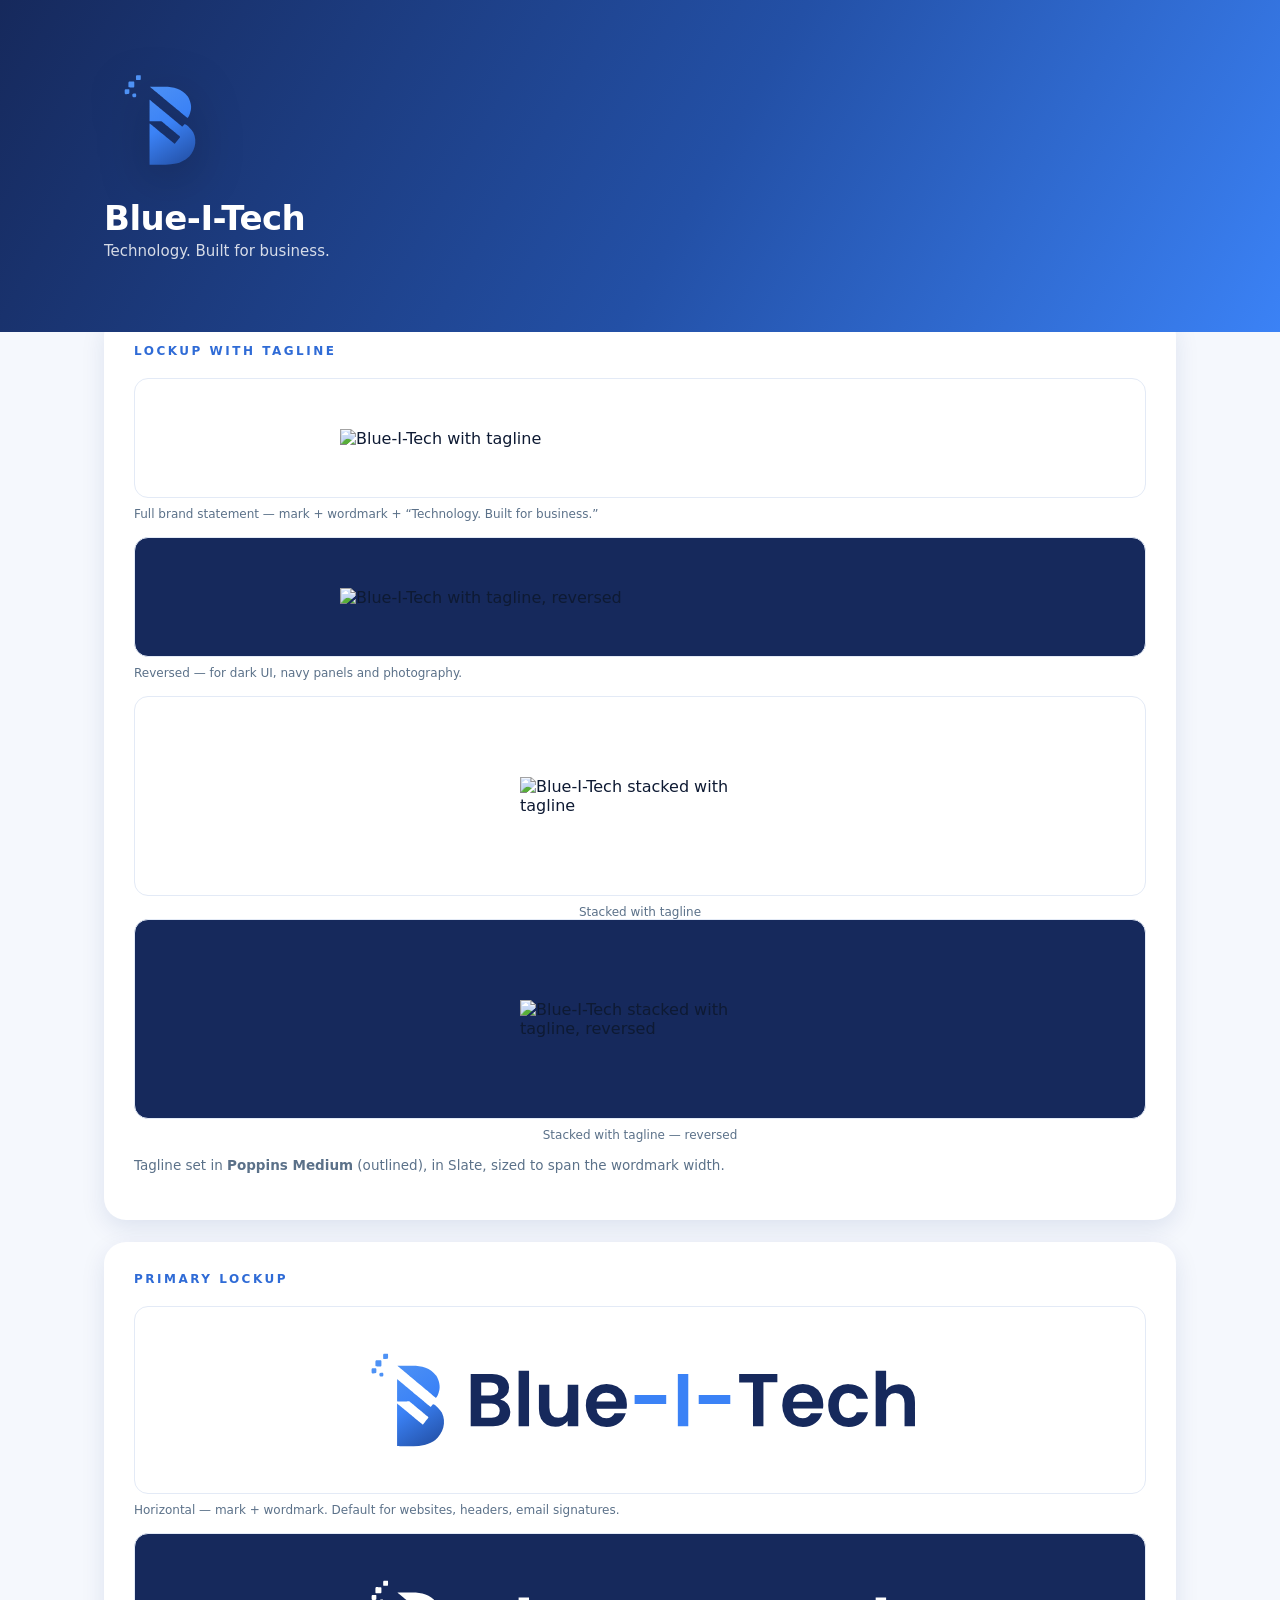
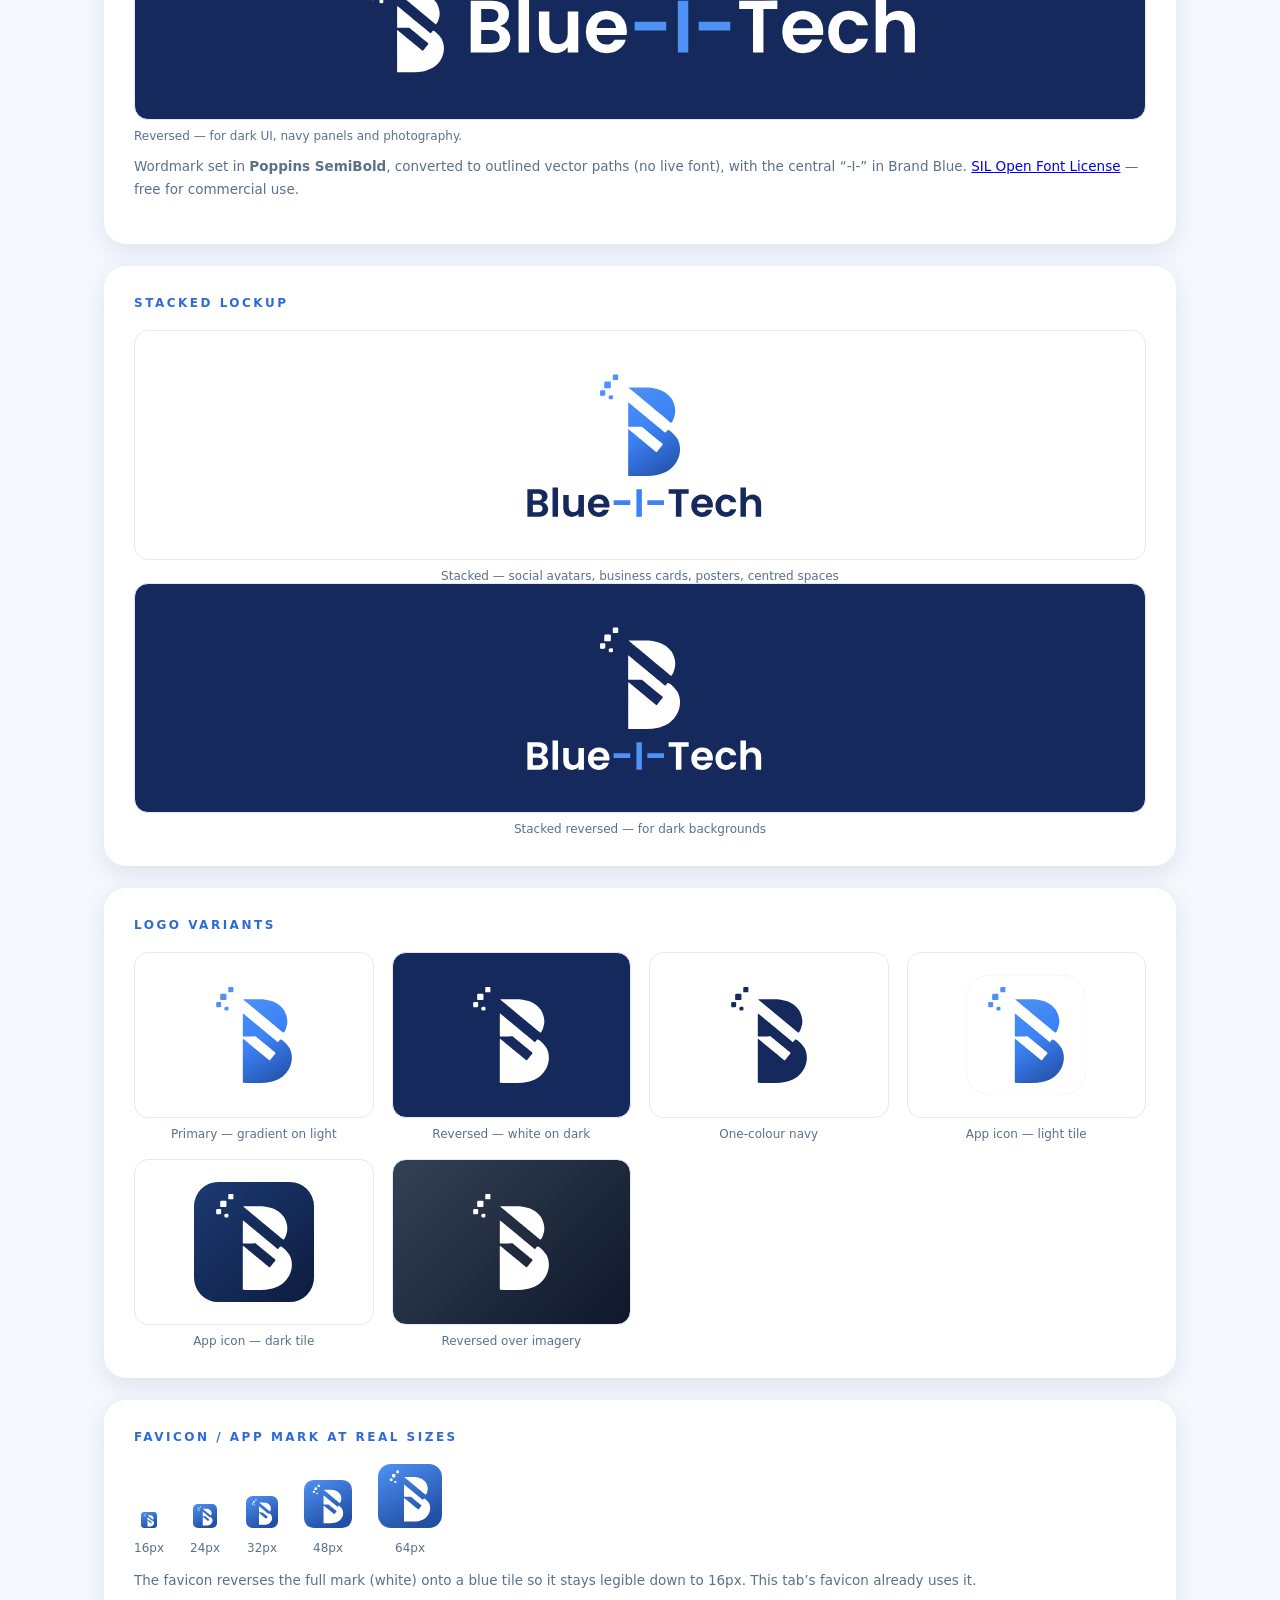
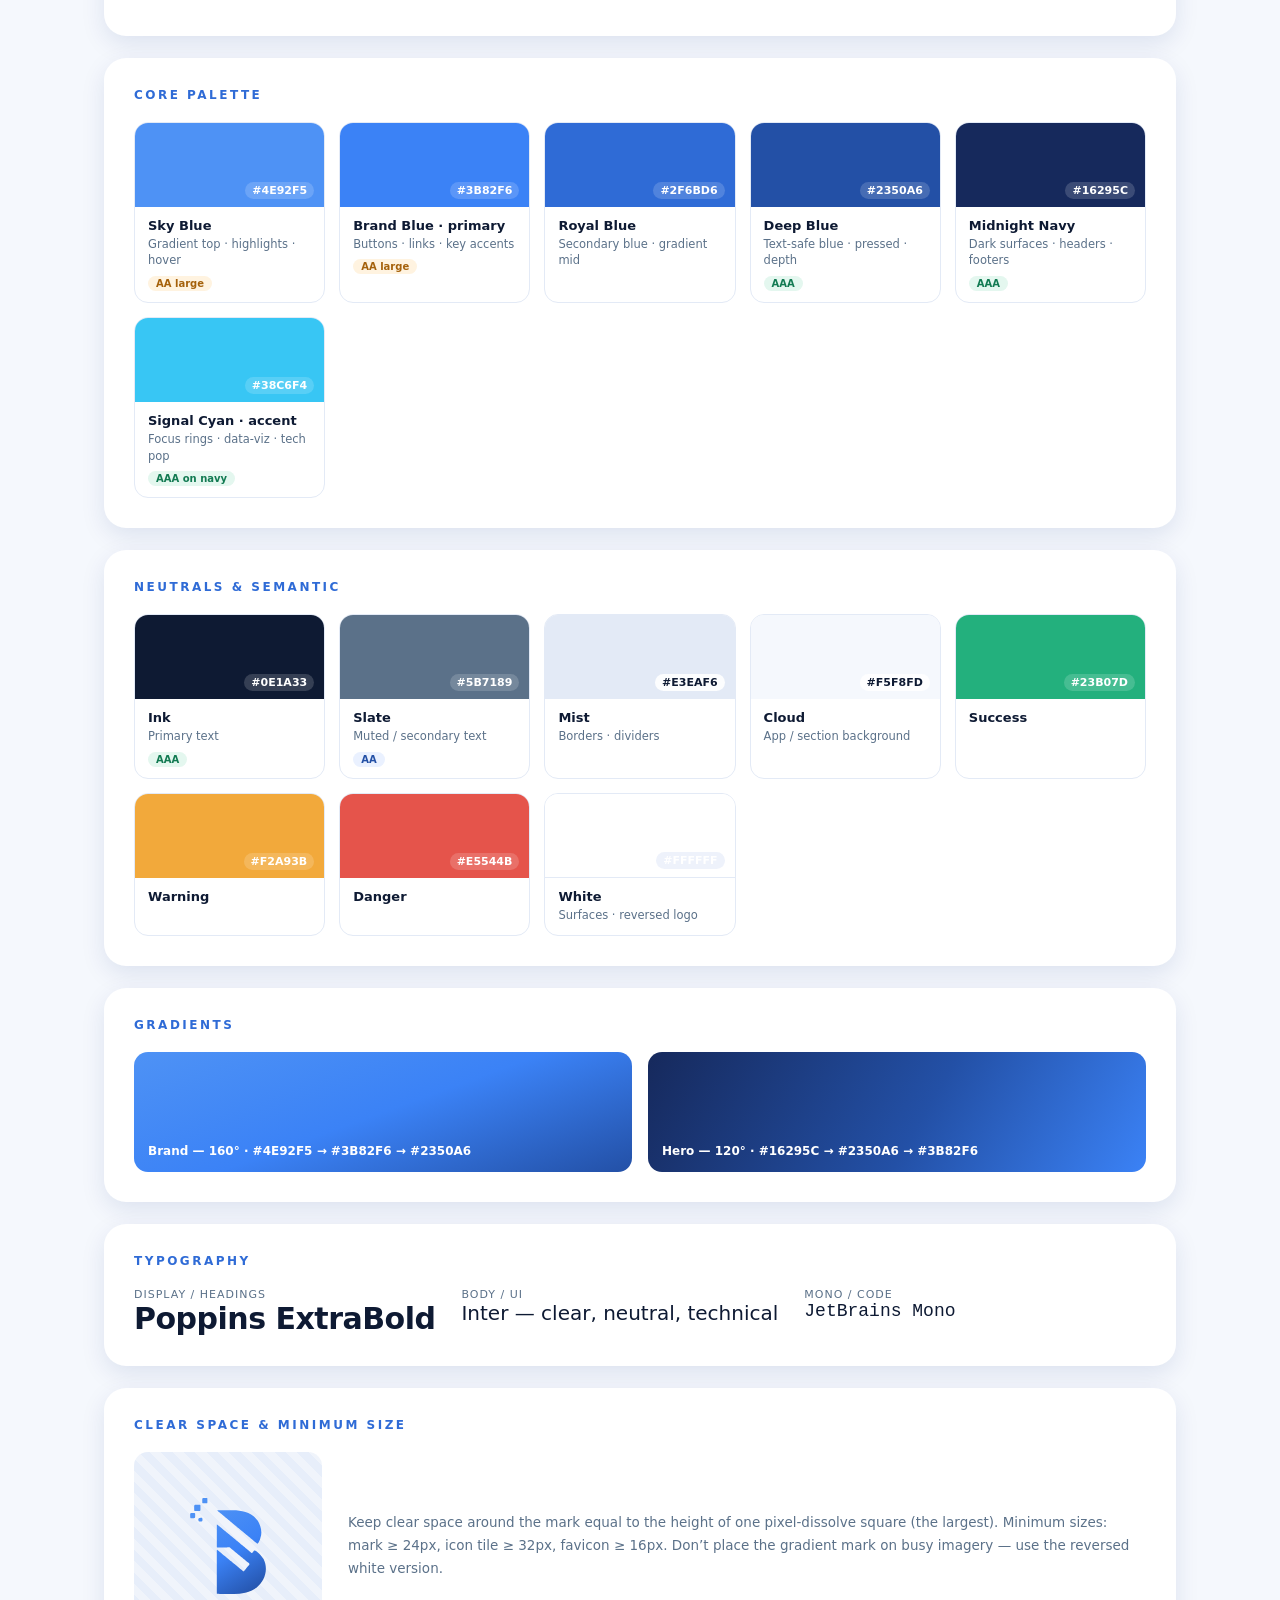
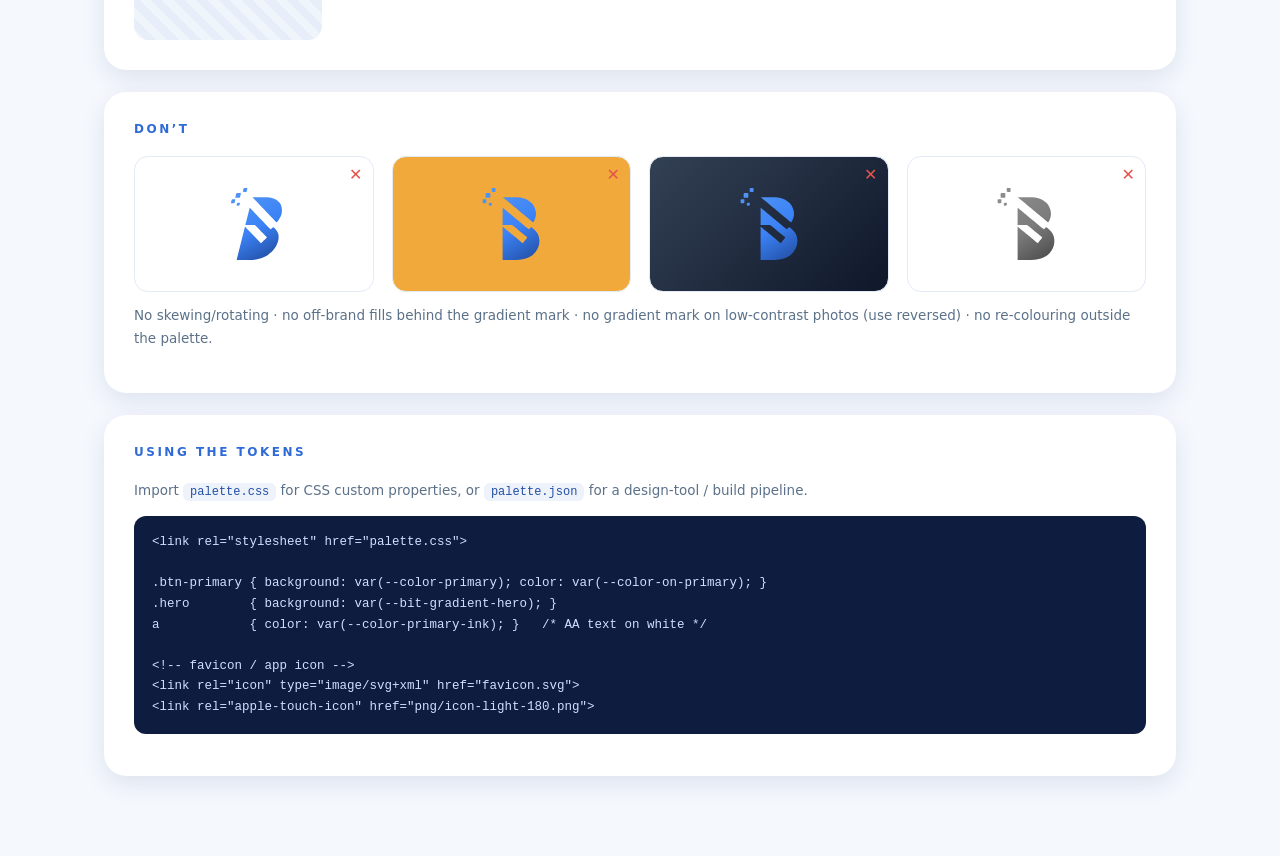
==== index.html @ f9961f94 "Add index.html redirect to brand sheet for GitHub Pages Co-Authored-By: Claude Opus 4.8 <noreply@ant" ====
<!doctype html>
<html lang="en">
<head>
<meta charset="utf-8">
<meta http-equiv="refresh" content="0; url=brand.html">
<link rel="canonical" href="brand.html">
<link rel="icon" type="image/svg+xml" href="favicon.svg">
<title>Blue-I-Tech — Brand Kit</title>
</head>
<body>
<p>Redirecting to the <a href="brand.html">Blue-I-Tech brand sheet</a>…</p>
</body>
</html>
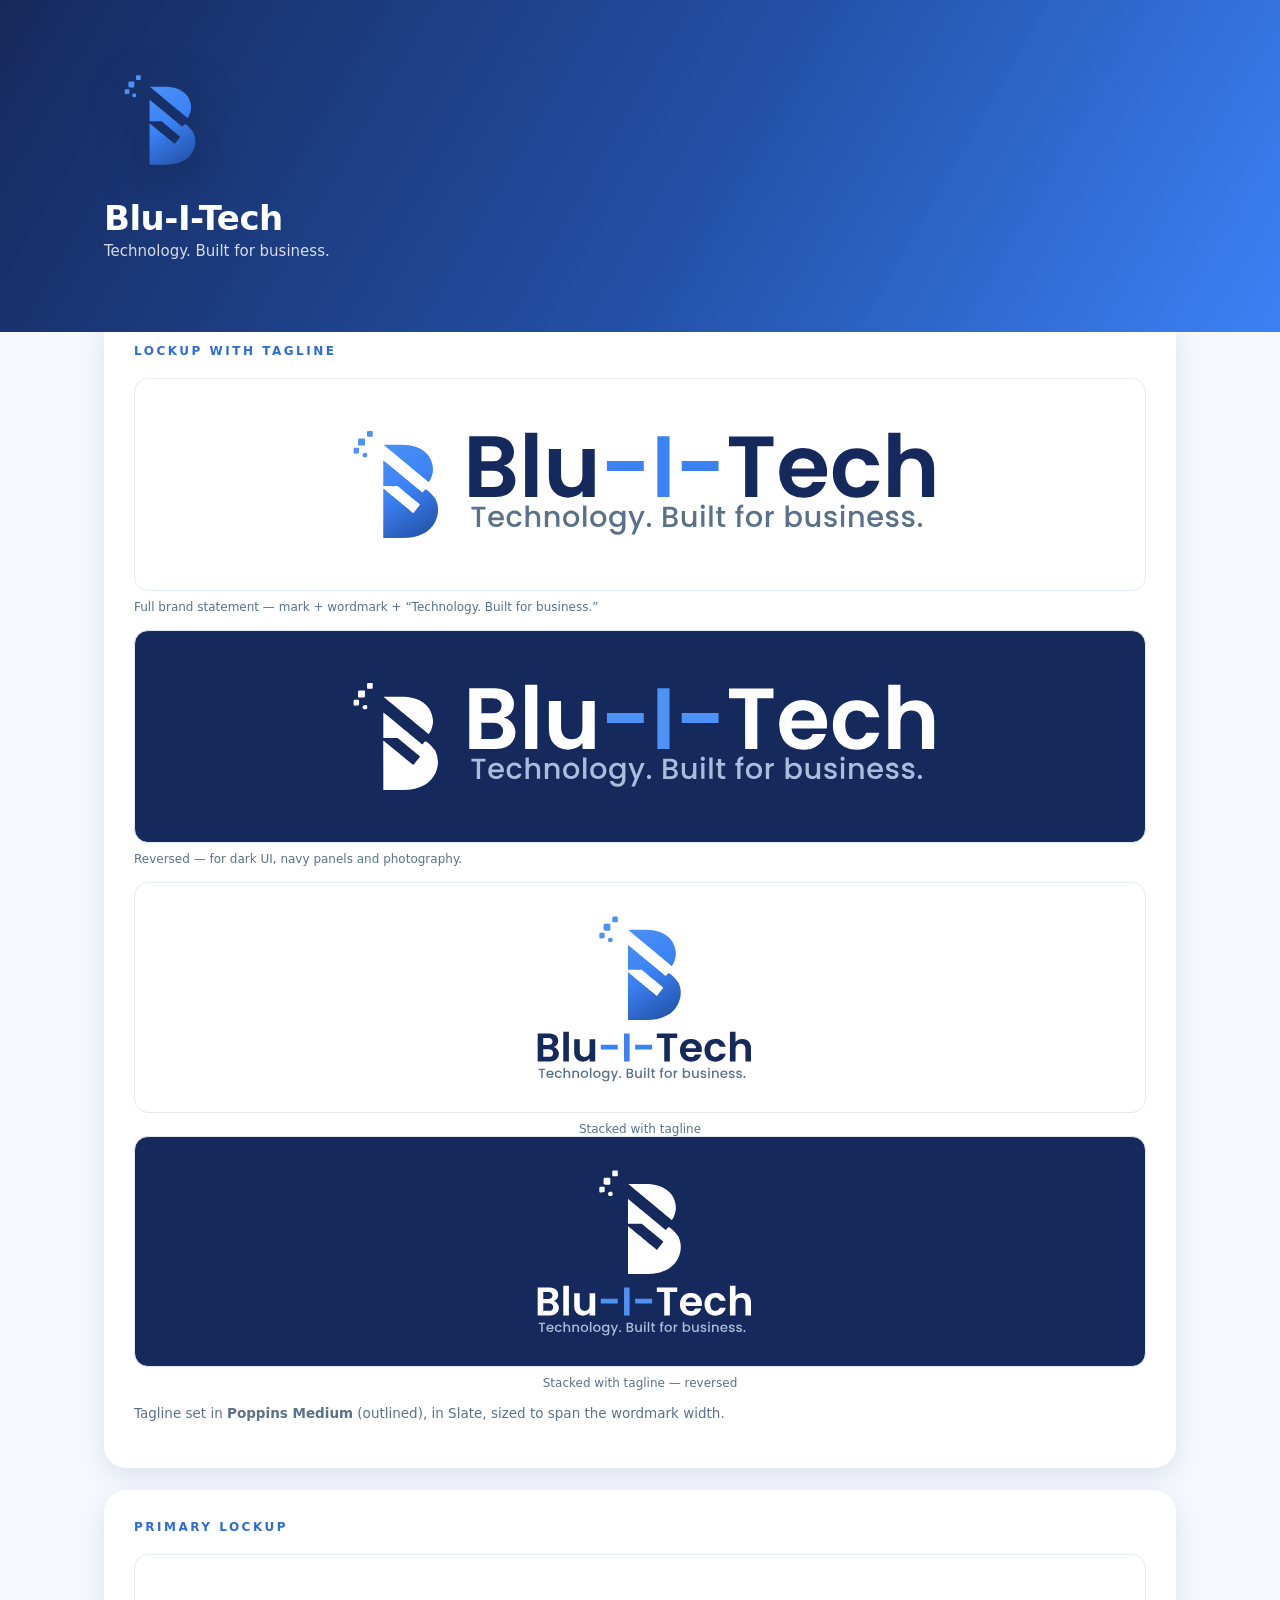
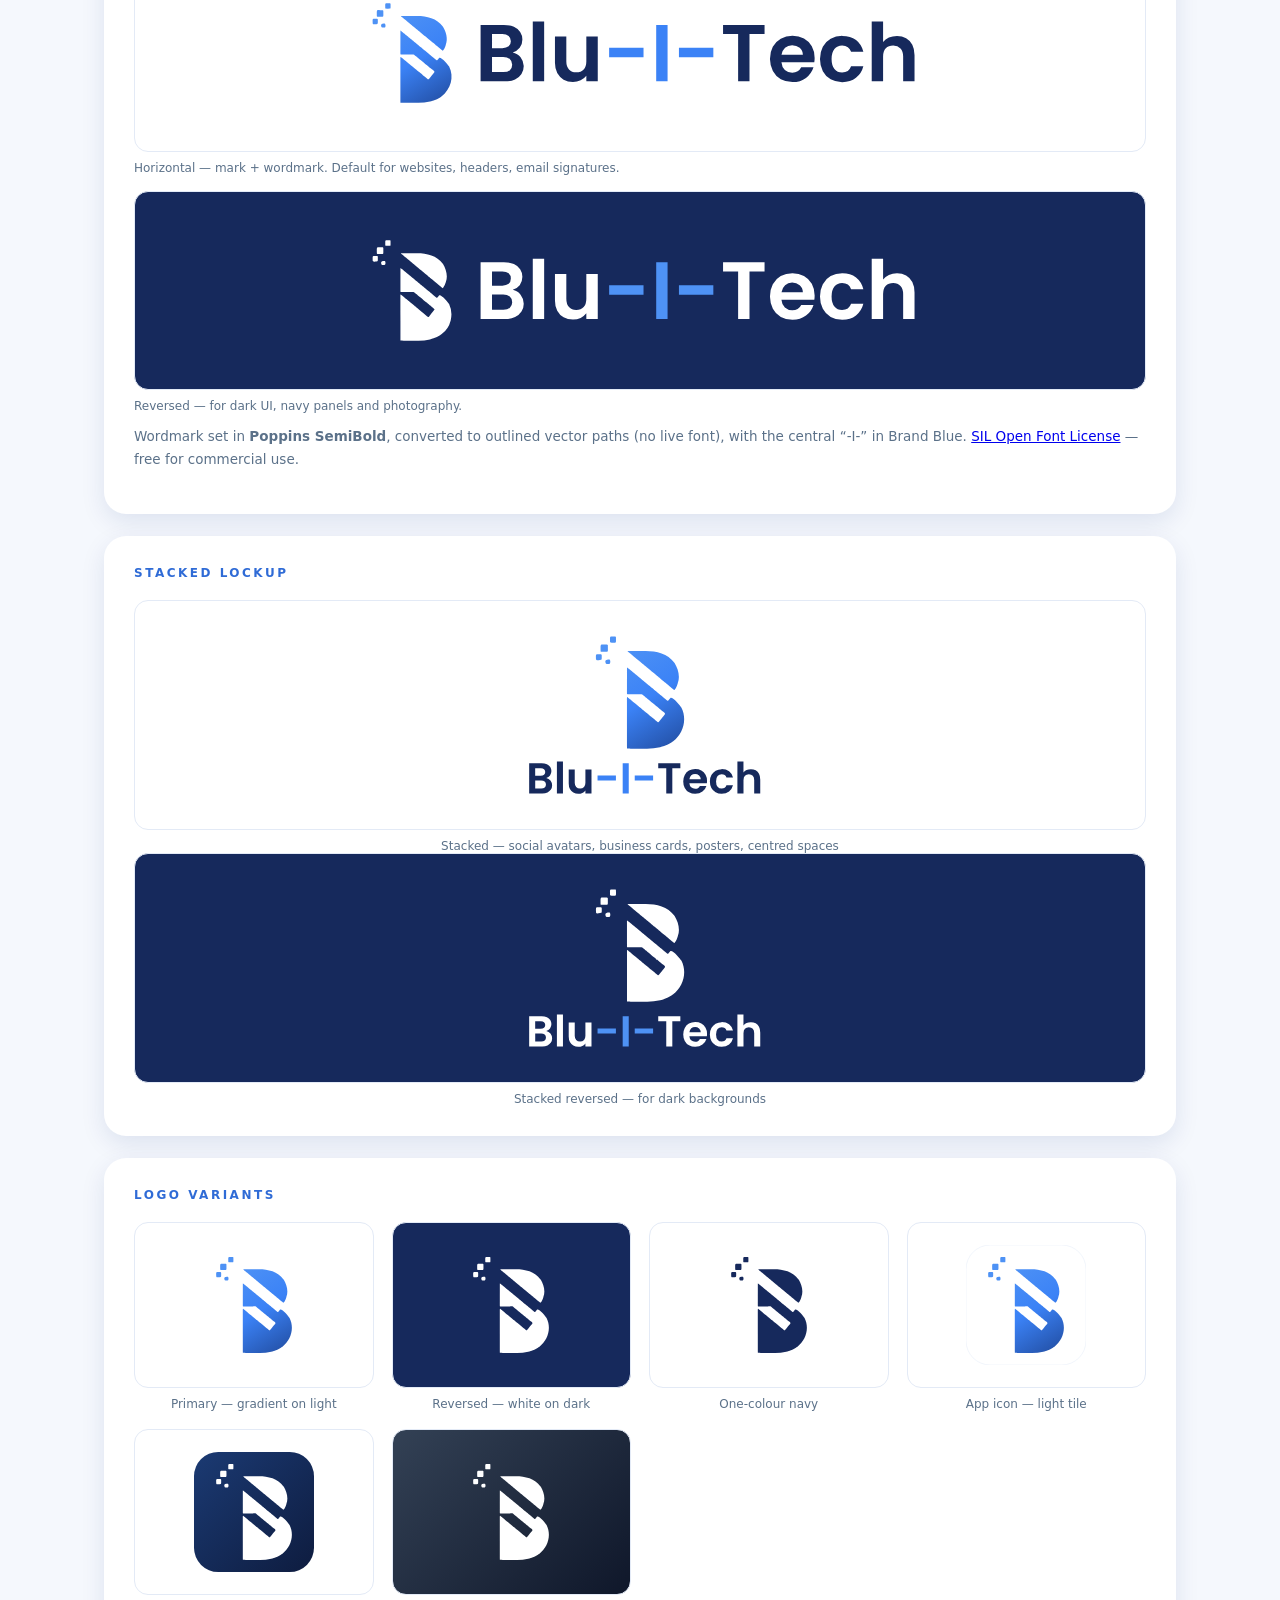
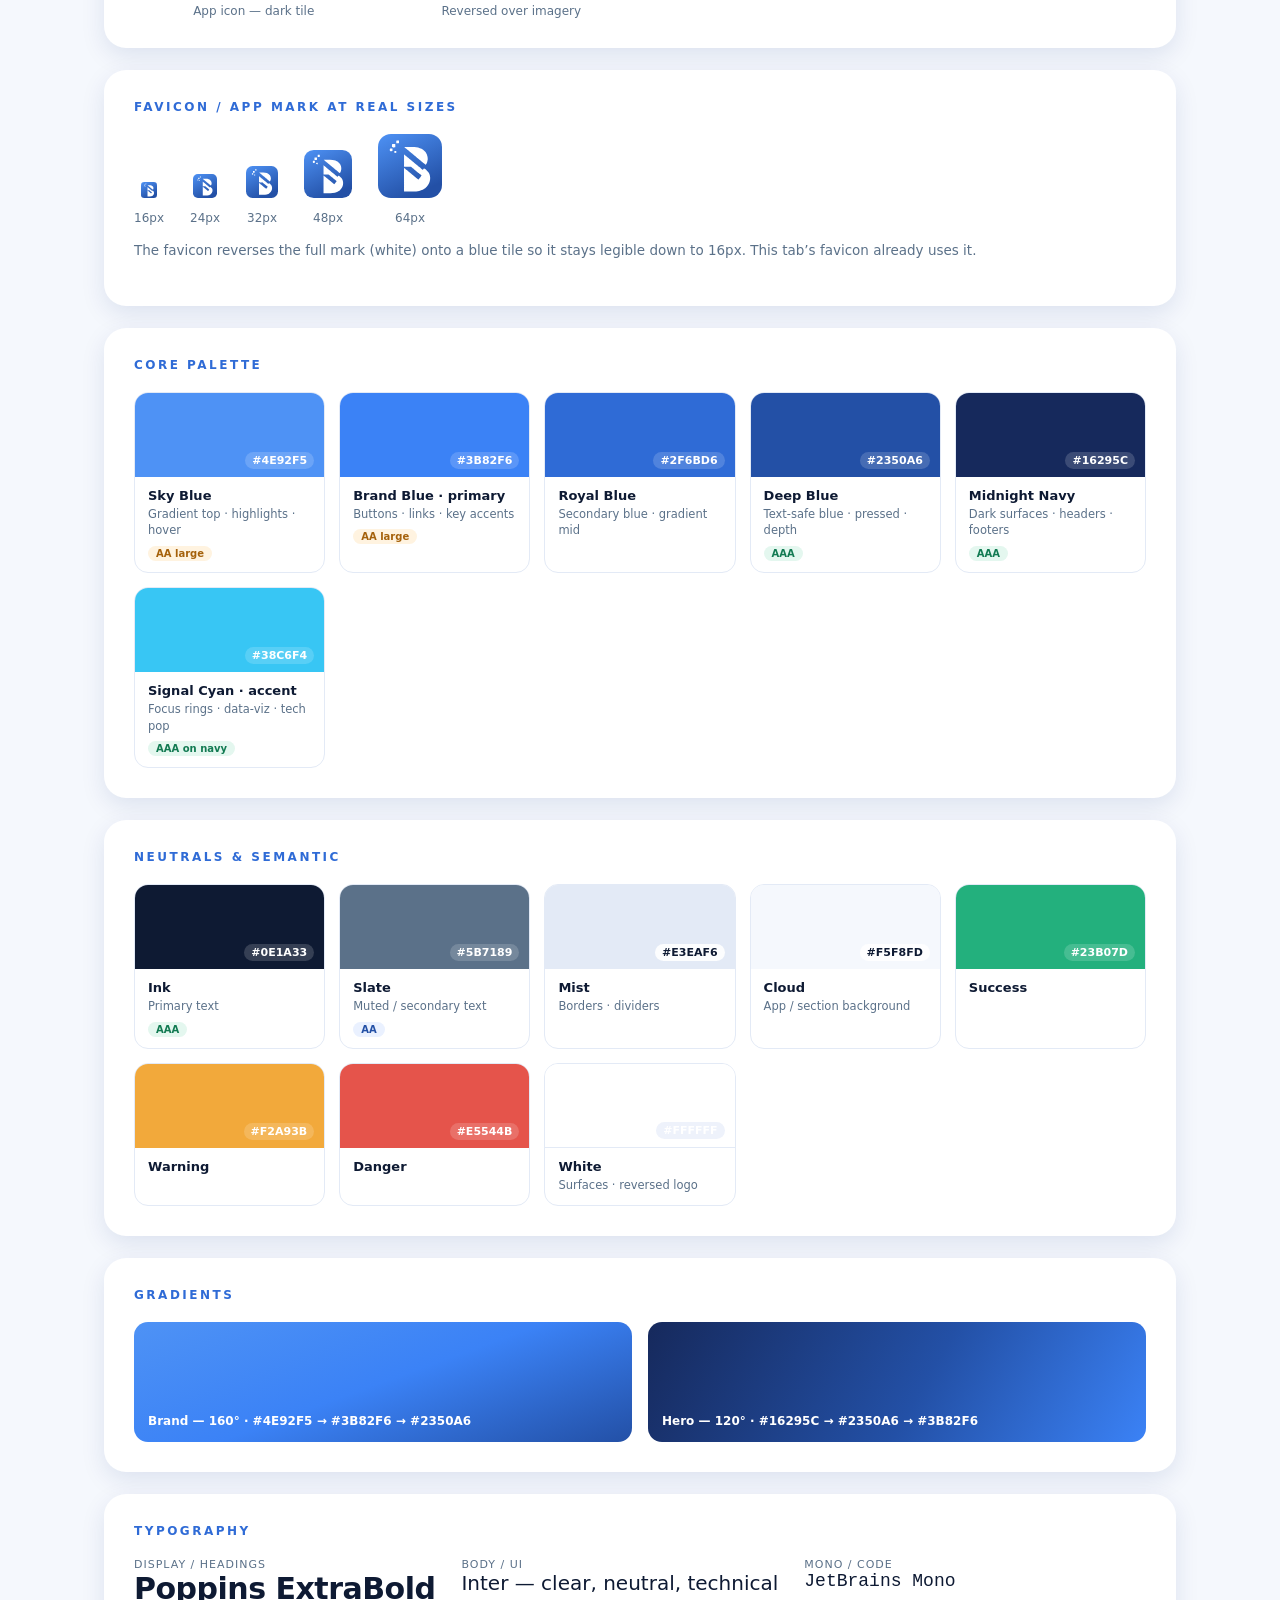
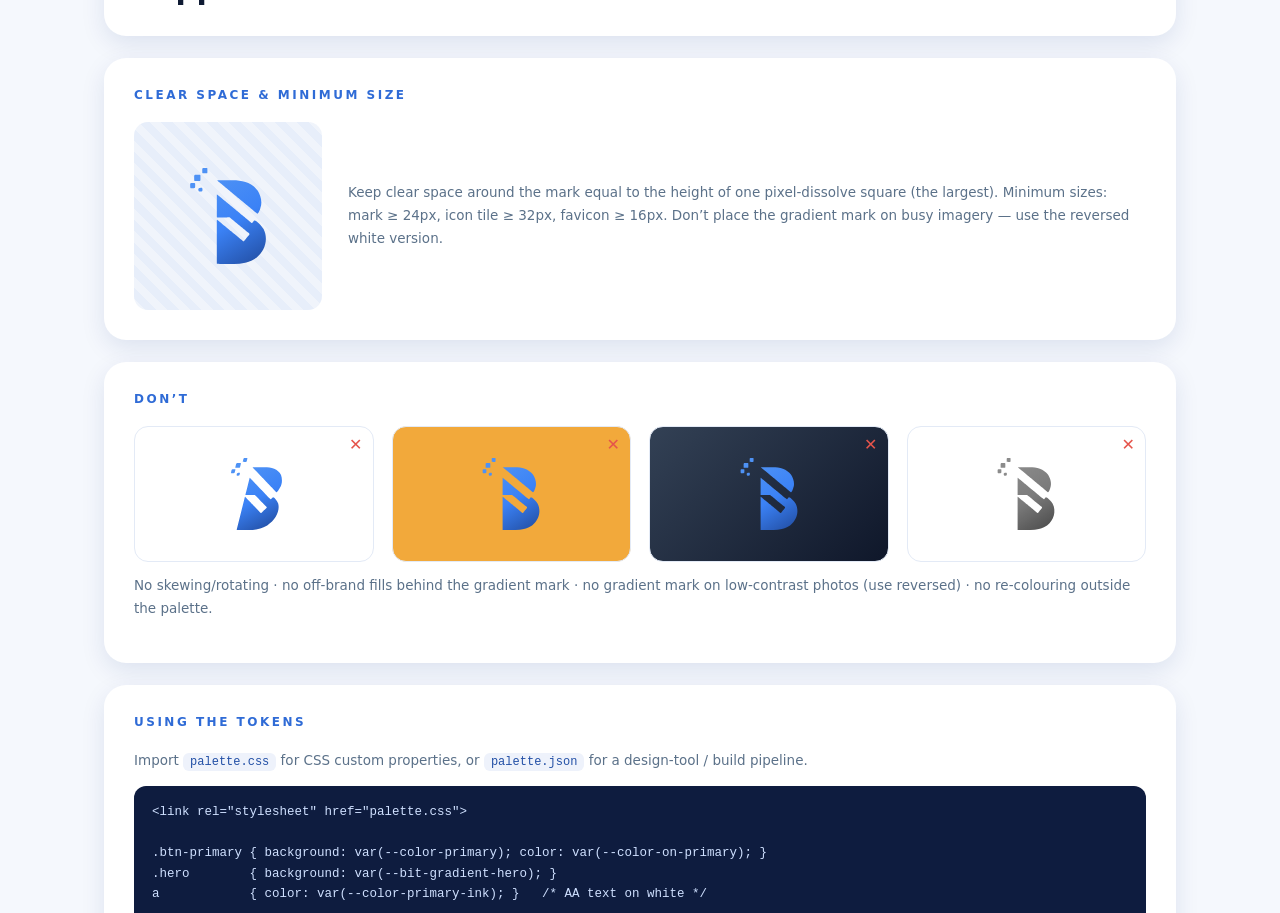
==== commit e6972ebc: "Rename brand: Blue-I-Tech -> Blu-I-Tech Correct the company name (no 'e'). Re-outlined the wordmark " ====
--- a/index.html
+++ b/index.html
@@ -5,9 +5,9 @@
 <meta http-equiv="refresh" content="0; url=brand.html">
 <link rel="canonical" href="brand.html">
 <link rel="icon" type="image/svg+xml" href="favicon.svg">
-<title>Blue-I-Tech — Brand Kit</title>
+<title>Blu-I-Tech — Brand Kit</title>
 </head>
 <body>
-<p>Redirecting to the <a href="brand.html">Blue-I-Tech brand sheet</a>…</p>
+<p>Redirecting to the <a href="brand.html">Blu-I-Tech brand sheet</a>…</p>
 </body>
 </html>
